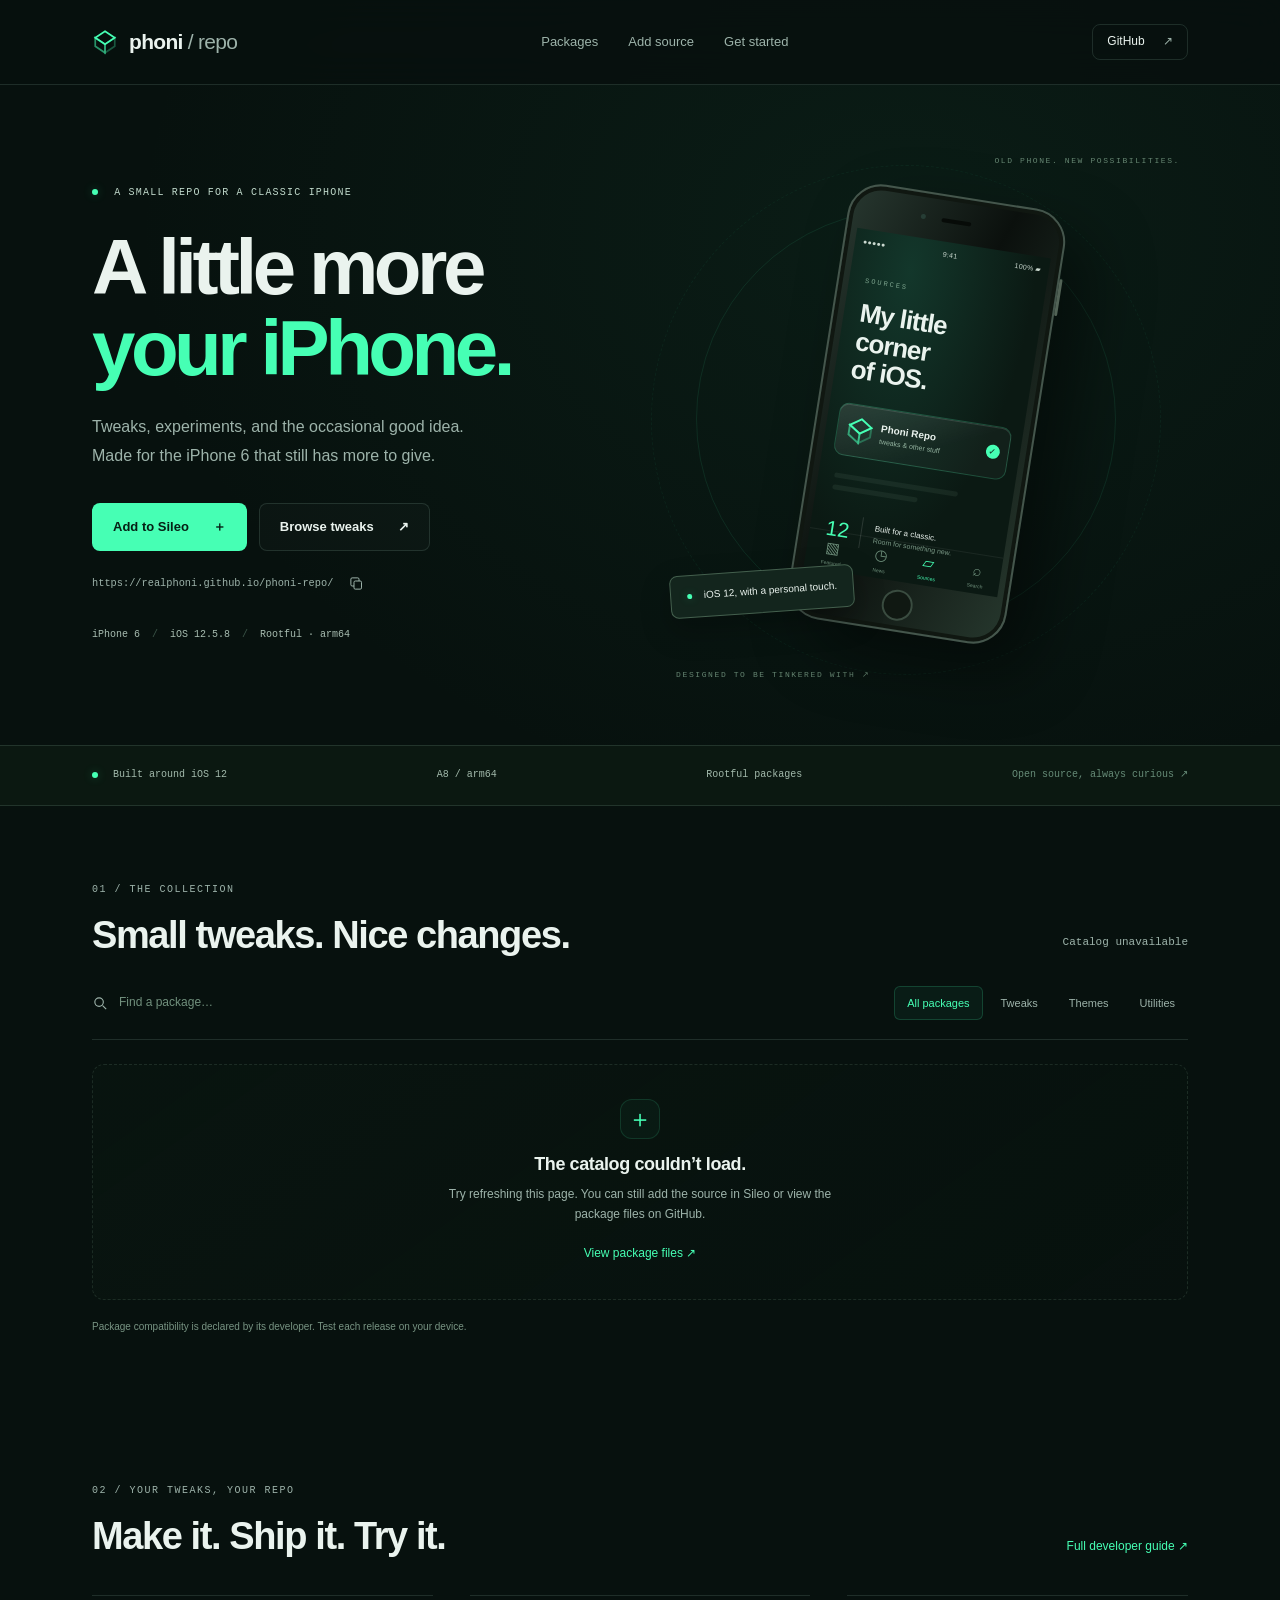
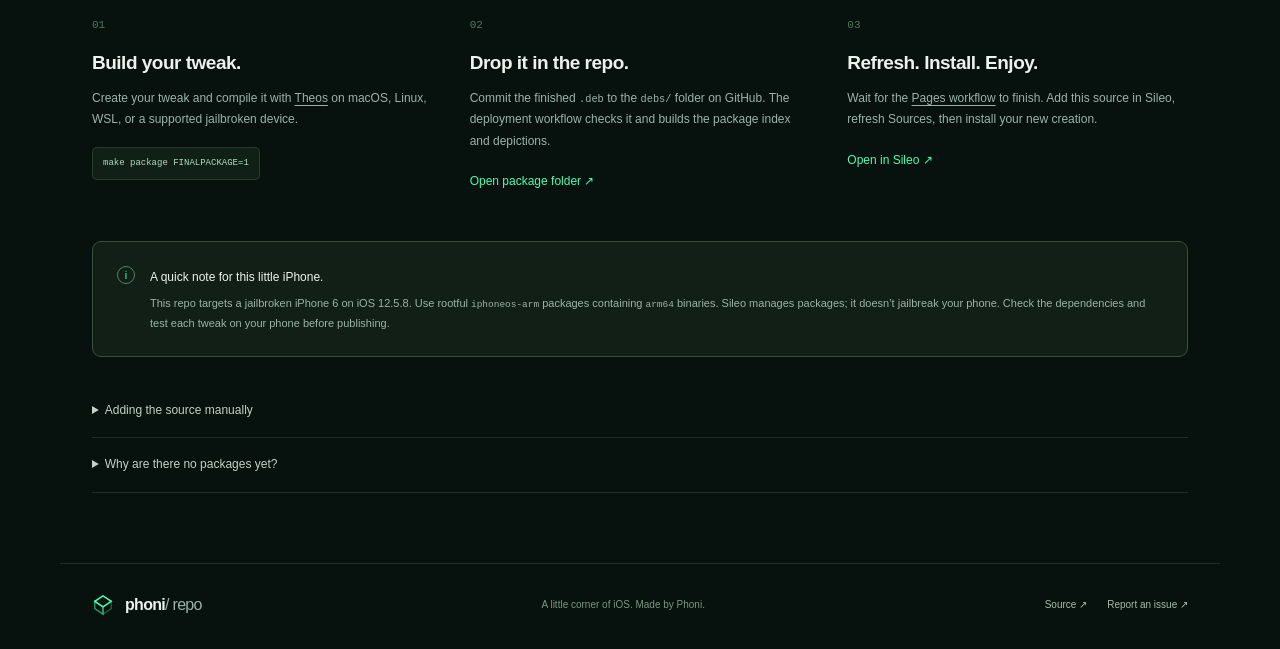
==== site/index.html @ b4df0b4c "Build public Sileo repository with automatic tweak catalog and Pages deployment" ====
<!doctype html>
<html lang="en">
<head>
  <meta charset="utf-8">
  <meta name="viewport" content="width=device-width, initial-scale=1">
  <meta name="theme-color" content="#07110e">
  <meta name="description" content="Phoni's home for iOS 12 tweaks. Add the Sileo source, browse packages, and install Phoni’s own tweaks on iPhone 6.">
  <title>Phoni Repo — a little more iPhone.</title>
  <link rel="icon" href="assets/mark.svg" type="image/svg+xml">
  <link rel="apple-touch-icon" href="CydiaIcon.png">
  <link rel="stylesheet" href="style.css">
  <script src="app.js" defer></script>
</head>
<body>
  <a class="skip" href="#main">Skip to content</a>
  <div class="ambient" aria-hidden="true"></div>
  <header class="nav-wrap">
    <nav aria-label="Main navigation">
      <a class="brand" href="./"><img src="assets/mark.svg" width="26" height="26" alt=""><span>phoni<span class="brand-light"> / repo</span></span></a>
      <div class="nav-links"><a href="#packages">Packages</a><a href="#source">Add source</a><a href="#guide">Get started</a></div>
      <a class="source-link" href="https://github.com/realphoni/phoni-repo">GitHub <span aria-hidden="true">↗</span></a>
    </nav>
  </header>
  <main id="main">
    <section class="hero wrap" id="source">
      <div class="hero-copy">
        <div class="eyebrow"><span class="status-dot"></span> A SMALL REPO FOR A CLASSIC IPHONE</div>
        <h1>A little more<br><span>your iPhone.</span></h1>
        <p class="intro">Tweaks, experiments, and the occasional good idea.<br class="desktop-break"> Made for the iPhone 6 that still has more to give.</p>
        <div class="actions"><a class="button primary" href="sileo://source/https://realphoni.github.io/phoni-repo/">Add to Sileo <span aria-hidden="true">＋</span></a><a class="button secondary" href="#packages">Browse tweaks <span aria-hidden="true">↗</span></a></div>
        <div class="repo-address"><code id="repo-url">https://realphoni.github.io/phoni-repo/</code><button id="copy-source" aria-label="Copy repository URL" title="Copy repository URL"><svg aria-hidden="true" viewBox="0 0 24 24"><rect x="8" y="8" width="12" height="13" rx="2"/><path d="M16 8V5a2 2 0 0 0-2-2H5a2 2 0 0 0-2 2v9a2 2 0 0 0 2 2h3"/></svg></button></div>
        <div class="hero-meta"><span>iPhone 6</span><span>iOS 12.5.8</span><span>Rootful · arm64</span></div>
      </div>
      <div class="hero-art" aria-label="Illustration of an iPhone with the Phoni Repo source">
        <div class="orbit orbit-one"></div><div class="orbit orbit-two"></div>
        <span class="art-label label-top">OLD PHONE. NEW POSSIBILITIES.</span>
        <div class="phone">
          <div class="earpiece"></div><div class="camera"></div>
          <div class="screen">
            <div class="phone-status"><span>●●●●●</span><span>9:41</span><span>100% ▰</span></div>
            <div class="screen-heading"><small>SOURCES</small><span>My little corner<br>of iOS.</span></div>
            <div class="phone-source"><img src="assets/mark.svg" width="44" height="44" alt=""><div><strong>Phoni Repo</strong><small>tweaks & other stuff</small></div><span class="phone-check">✓</span></div>
            <div class="screen-line"></div><div class="screen-line short"></div>
            <div class="phone-note"><span>12</span><div>Built for a classic.<br><small>Room for something new.</small></div></div>
            <div class="phone-tabs"><span>▧<small>Featured</small></span><span>◷<small>News</small></span><span class="active">▱<small>Sources</small></span><span>⌕<small>Search</small></span></div>
          </div><div class="home-button"></div>
        </div>
        <div class="floating-tag"><span class="status-dot"></span> iOS 12, with a personal touch.</div>
        <span class="art-label label-bottom">DESIGNED TO BE TINKERED WITH ↗</span>
      </div>
    </section>
    <div class="compat-strip"><div class="wrap"><span><span class="status-dot"></span> Built around iOS 12</span><span>A8 / arm64</span><span>Rootful packages</span><span>Open source, always curious <span aria-hidden="true">↗</span></span></div></div>
    <section class="wrap packages-section" id="packages">
      <div class="section-heading"><div><span class="eyebrow">01 / THE COLLECTION</span><h2>Small tweaks. Nice changes.</h2></div><span id="package-count" class="count">Loading packages…</span></div>
      <div class="package-toolbar"><label class="search"><svg viewBox="0 0 24 24" aria-hidden="true"><circle cx="10" cy="10" r="6"/><path d="m15 15 5 5"/></svg><input type="search" id="package-search" placeholder="Find a package…" aria-label="Search packages"></label><div class="filters" aria-label="Package filters"><button data-filter="all" class="selected" aria-pressed="true">All packages</button><button data-filter="Tweaks" aria-pressed="false">Tweaks</button><button data-filter="Themes" aria-pressed="false">Themes</button><button data-filter="Utilities" aria-pressed="false">Utilities</button></div></div>
      <div id="package-list" class="package-grid" aria-live="polite"><div class="empty-state"><span class="empty-symbol">＋</span><h3>Loading the collection…</h3></div></div>
      <p class="section-footnote">Package compatibility is declared by its developer. Test each release on your device.</p>
    </section>
    <section class="wrap guide-section" id="guide"><div class="section-heading"><div><span class="eyebrow">02 / YOUR TWEAKS, YOUR REPO</span><h2>Make it. Ship it. Try it.</h2></div><a class="text-link" href="https://github.com/realphoni/phoni-repo#readme">Full developer guide ↗</a></div><div class="steps"><article><span class="step-number">01</span><h3>Build your tweak.</h3><p>Create your tweak and compile it with <a href="https://theos.dev/docs/installation">Theos</a> on macOS, Linux, WSL, or a supported jailbroken device.</p><code class="command">make package FINALPACKAGE=1</code></article><article><span class="step-number">02</span><h3>Drop it in the repo.</h3><p>Commit the finished <code>.deb</code> to the <code>debs/</code> folder on GitHub. The deployment workflow checks it and builds the package index and depictions.</p><a class="text-link" href="https://github.com/realphoni/phoni-repo/tree/main/debs">Open package folder ↗</a></article><article><span class="step-number">03</span><h3>Refresh. Install. Enjoy.</h3><p>Wait for the <a href="https://github.com/realphoni/phoni-repo/actions">Pages workflow</a> to finish. Add this source in Sileo, refresh Sources, then install your new creation.</p><a class="text-link" href="sileo://source/https://realphoni.github.io/phoni-repo/">Open in Sileo ↗</a></article></div>
      <div class="device-note"><span class="note-icon">i</span><div><strong>A quick note for this little iPhone.</strong><p>This repo targets a jailbroken iPhone 6 on iOS 12.5.8. Use rootful <code>iphoneos-arm</code> packages containing <code>arm64</code> binaries. Sileo manages packages; it doesn’t jailbreak your phone. Check the dependencies and test each tweak on your phone before publishing.</p></div></div>
      <details><summary>Adding the source manually</summary><p>In Sileo, open Sources → + and paste <code>https://realphoni.github.io/phoni-repo/</code>. If the Add to Sileo button doesn’t open the app, use this method.</p></details>
      <details><summary>Why are there no packages yet?</summary><p>This is a fresh home for Phoni’s own packages. Once a built .deb is added to <code>debs/</code> and the workflow succeeds, it appears here and in Sileo. Starter source files are not installable packages.</p></details>
    </section>
  </main>
  <footer class="wrap"><a class="brand" href="https://github.com/realphoni/home"><img src="assets/mark.svg" width="22" height="22" alt="">phoni<span class="brand-light"> / repo</span></a><p>A little corner of iOS. Made by Phoni.</p><div><a href="https://github.com/realphoni/phoni-repo">Source ↗</a><a href="https://github.com/realphoni/phoni-repo/issues">Report an issue ↗</a></div></footer>
  <div id="toast" class="toast" role="status" aria-live="polite"></div>
  <noscript><p class="wrap">JavaScript is needed for the website package list. The Sileo source works independently. <a href="https://github.com/realphoni/phoni-repo/tree/main/debs">Browse package files on GitHub</a>.</p></noscript>
</body>
</html>
---- site/style.css ----
/* Cube, mint palette, and glass treatment adapted from realphoni/home. */
:root{--bg:#07110e;--mint:#46ffb4;--text:#eaf3ee;--dim:#9db3aa;--line:rgba(170,215,192,.15);--panel:#0c1b15;--font:-apple-system,BlinkMacSystemFont,"Segoe UI",sans-serif;--mono:"SFMono-Regular",Consolas,"Liberation Mono",monospace}
*{box-sizing:border-box}html{scroll-behavior:smooth}body{margin:0;background:var(--bg);color:var(--text);font-family:var(--font);font-size:15px;line-height:1.65;-webkit-font-smoothing:antialiased}a{color:inherit;text-decoration:none}button,input{font:inherit}button,a,input{ -webkit-tap-highlight-color:transparent}button{cursor:pointer}button:focus,a:focus,input:focus,summary:focus{outline:2px solid var(--mint);outline-offset:5px}button:focus:not(:focus-visible),a:focus:not(:focus-visible),input:focus:not(:focus-visible){outline:none}svg{fill:none;stroke:currentColor;stroke-width:1.6}p{color:var(--dim)}code{font-family:var(--mono);font-size:.86em}h1,h2,h3,p{margin:0}h1,h2,h3{font-weight:600;line-height:1.12}h2{font-size:38px;letter-spacing:-1.4px}section{scroll-margin-top:100px}.wrap{max-width:1160px;margin:0 auto;padding-left:32px;padding-right:32px}.skip{position:fixed;left:20px;top:-100px;background:var(--mint);color:var(--bg);padding:10px;z-index:100}.skip:focus{top:10px}.ambient{pointer-events:none;position:absolute;top:0;left:0;width:100%;height:920px;background:radial-gradient(ellipse at 70% 25%,rgba(31,100,70,.14),transparent 60%);z-index:-1}.nav-wrap{border-bottom:1px solid var(--line);background:rgba(7,17,14,.88);position:sticky;top:0;z-index:20;-webkit-backdrop-filter:blur(18px);backdrop-filter:blur(18px)}nav{max-width:1160px;margin:auto;display:flex;align-items:center;justify-content:space-between;height:84px;padding:0 32px}.brand{display:inline-flex;align-items:center;font-size:21px;font-weight:650;letter-spacing:-.7px}.brand img{margin-right:11px}.brand-light{font-weight:400;color:var(--dim)}.nav-links{display:flex;gap:30px;font-size:13px;color:var(--dim)}.nav-links a:hover,.text-link:hover,footer a:hover{color:var(--mint)}.source-link{border:1px solid var(--line);border-radius:8px;padding:7px 14px;font-size:12px}.source-link span{margin-left:15px;color:var(--dim)}.hero{display:grid;grid-template-columns:1.1fr 1fr;min-height:660px;align-items:center;padding-top:52px;padding-bottom:54px;overflow:hidden}.eyebrow{font-family:var(--mono);font-size:10px;letter-spacing:1.5px;color:var(--dim);display:block}.hero .eyebrow{color:#c0d9cb;letter-spacing:1.2px}.status-dot{display:inline-block;height:6px;width:6px;border-radius:50%;background:var(--mint);vertical-align:middle;margin-right:9px;box-shadow:0 0 10px rgba(70,255,180,.25)}h1{font-size:clamp(54px,6.1vw,80px);line-height:1.04;letter-spacing:-4.5px;margin-top:26px}h1 span{color:var(--mint)}.intro{font-size:16px;line-height:1.8;margin-top:24px;max-width:450px}.actions{display:flex;align-items:center;margin-top:32px;gap:12px}.button{border:1px solid transparent;border-radius:8px;display:inline-flex;justify-content:center;align-items:center;gap:24px;min-height:48px;padding:10px 20px;font-size:13px;font-weight:600;transition:background .16s,transform .16s}.button:hover{transform:translateY(-2px)}.primary{background:var(--mint);color:#062015}.primary:hover{background:#88ffce}.secondary{border-color:var(--line);background:rgba(255,255,255,.02);color:var(--text)}.secondary:hover{background:#14291e}.repo-address{display:flex;align-items:center;max-width:420px;margin-top:17px;color:var(--dim);font-size:12px}.repo-address code{word-break:break-all}.repo-address button{border:0;color:var(--dim);background:none;padding:8px;margin-left:8px;line-height:0}.repo-address svg{width:15px;height:15px}.hero-meta{display:flex;margin-top:28px;font-family:var(--mono);font-size:10px;color:#a8bdb1}.hero-meta span+span:before{content:"/";color:#3b5548;margin:0 12px}.hero-art{position:relative;height:550px;display:flex;align-items:center;justify-content:center}.orbit{position:absolute;border:1px solid rgba(70,255,180,.09);width:420px;height:420px;border-radius:50%;top:70px;left:30px}.orbit-two{width:510px;height:510px;top:26px;left:-15px;border-style:dashed;opacity:.6}.phone{width:220px;height:440px;background:linear-gradient(110deg,#27372f,#0b100d 45%,#26372d);border:2px solid #45564c;border-radius:34px;position:relative;transform:rotate(9deg);box-shadow:30px 25px 65px #0007,inset 0 0 0 4px #101711;z-index:2;flex-shrink:0}.phone:after{content:"";position:absolute;width:3px;height:37px;right:-5px;top:64px;background:#526356;border-radius:2px}.earpiece{width:30px;height:4px;border-radius:3px;background:#070b08;position:absolute;left:92px;top:22px}.camera{width:5px;height:5px;border-radius:50%;background:#263d35;position:absolute;top:21px;left:71px}.screen{position:absolute;top:45px;left:10px;right:10px;bottom:48px;background:radial-gradient(ellipse at 30% 10%,#13372b,#0b1913 65%);overflow:hidden}.phone-status{display:flex;justify-content:space-between;font-size:7px;letter-spacing:.3px;padding:7px 8px;color:#cbd9d0}.screen-heading{padding:20px 16px 14px}.screen-heading small{font-family:var(--mono);font-size:7px;letter-spacing:2px;color:#7da48e;display:block;margin-bottom:12px}.screen-heading>span{font-size:26px;line-height:1.1;letter-spacing:-1px;font-weight:550;display:block}.phone-source{display:flex;align-items:center;border:1px solid rgba(70,255,180,.2);margin:5px 11px 0;padding:11px 8px;background:linear-gradient(155deg,rgba(255,255,255,.12),rgba(255,255,255,.03) 60%);border-radius:10px;box-shadow:inset 0 1px 0 rgba(255,255,255,.12)}.phone-source img{width:29px;height:29px;margin-right:6px}.phone-source strong{font-size:10px;display:block;line-height:1.4}.phone-source small{font-size:7px;color:#96b6a2;display:block}.phone-check{background:var(--mint);color:#123326;border-radius:50%;font-size:9px;text-align:center;line-height:14px;width:14px;height:14px;margin-left:auto}.screen-line{height:5px;width:125px;margin:18px 16px 0;background:#9fc4ae15;border-radius:3px}.screen-line.short{width:86px;margin-top:7px}.phone-note{display:flex;align-items:center;margin:23px 16px 0;font-size:8px;line-height:1.5}.phone-note>span{font-size:21px;font-weight:300;color:var(--mint);border-right:1px solid #ffffff20;padding-right:12px;margin-right:12px}.phone-note small{font-size:7px;color:#7b9987}.phone-tabs{position:absolute;bottom:0;left:0;right:0;border-top:1px solid #ffffff10;display:flex;justify-content:space-around;padding:7px 0 5px;color:#6e8f7b}.phone-tabs>span{font-size:15px;line-height:1.2;text-align:center}.phone-tabs small{font-size:5px;display:block;margin-top:3px}.phone-tabs .active{color:var(--mint)}.home-button{width:31px;height:31px;border:2px solid #3a4c40;border-radius:50%;position:absolute;left:93px;bottom:9px;background:#101812}.art-label{position:absolute;font-family:var(--mono);font-size:8px;letter-spacing:1.6px;color:#668672}.label-top{top:15px;right:8px}.label-bottom{bottom:8px;left:10px}.floating-tag{position:absolute;bottom:77px;left:4px;background:#13251d;border:1px solid #44604e;border-radius:8px;padding:12px 16px;font-size:10px;box-shadow:0 12px 30px #0004;z-index:3;transform:rotate(-4deg)}.floating-tag .status-dot{width:5px;height:5px}.compat-strip{border-top:1px solid var(--line);border-bottom:1px solid var(--line);background:#0b1811}.compat-strip .wrap{display:flex;align-items:center;justify-content:space-between;min-height:59px;gap:18px;font-family:var(--mono);font-size:10px;color:#a3baac}.compat-strip .wrap>span:last-child{color:#668b77}.packages-section{padding-top:76px;padding-bottom:72px}.section-heading{display:flex;justify-content:space-between;align-items:flex-end;gap:20px;margin-bottom:30px}.section-heading h2{margin-top:15px}.count{font-family:var(--mono);font-size:11px;color:var(--dim);white-space:nowrap;margin-bottom:5px}.package-toolbar{display:flex;align-items:center;justify-content:space-between;gap:20px;border-bottom:1px solid var(--line);padding-bottom:19px}.search{display:flex;align-items:center}.search svg{width:17px;height:17px;color:var(--dim);margin-right:10px}.search input{border:0;background:none;color:var(--text);font-size:12px;width:200px;padding:7px 0}.search input::placeholder{color:#71907d}.filters{display:flex;gap:5px}.filters button{font-size:11px;padding:7px 12px;border:1px solid transparent;border-radius:6px;background:none;color:var(--dim);white-space:nowrap}.filters button.selected{color:var(--mint);background:#46ffb40c;border-color:#46ffb42d}.package-grid{display:grid;grid-template-columns:repeat(3,1fr);gap:18px;margin-top:24px;min-height:200px}.empty-state{grid-column:1/-1;border:1px dashed #789b8430;border-radius:12px;min-height:225px;padding:34px 20px;text-align:center;background:linear-gradient(145deg,#0d1c1450,#0b171020)}.empty-symbol{display:inline-flex;justify-content:center;align-items:center;width:40px;height:40px;color:var(--mint);border:1px solid #46ffb422;border-radius:12px;background:#46ffb408;font-size:24px;margin-bottom:15px}.empty-state h3{font-size:18px;letter-spacing:-.4px}.empty-state p{font-size:12px;max-width:390px;margin:11px auto 15px}.text-link{color:var(--mint);font-size:12px}.section-footnote{font-size:10px;margin-top:19px;color:#789483}.package-card{border:1px solid var(--line);border-radius:12px;padding:22px;background:linear-gradient(155deg,rgba(255,255,255,.06),rgba(255,255,255,.015))}.package-card:hover{border-color:#46ffb455}.package-card header{display:flex;align-items:center;gap:12px;margin-bottom:18px}.package-card img{width:43px;height:43px;border-radius:10px}.package-card h3{font-size:17px}.package-card p{font-size:12px;line-height:1.7;overflow-wrap:anywhere}.package-card small{font-family:var(--mono);font-size:9px;color:var(--dim)}.package-card .card-foot{border-top:1px solid var(--line);margin-top:20px;padding-top:12px;display:flex;justify-content:space-between;align-items:center}.badge{font-family:var(--mono);color:var(--mint);font-size:9px}.unused-workshop-section{background:#0c1912;border-top:1px solid var(--line);border-bottom:1px solid var(--line);padding:66px 0}.workshop-grid{display:grid;grid-template-columns:1fr 1.15fr;gap:80px;align-items:center}.workshop-copy h2{font-size:45px;letter-spacing:-1.8px;margin:18px 0}.workshop-copy>p{font-size:13px;max-width:345px}.workshop-copy form{margin-top:27px;max-width:340px;display:flex;flex-direction:column}.workshop-copy label{font-size:10px;color:#adc6b8;margin:13px 0 6px}.workshop-copy input{background:#07110e;border:1px solid #2b4234;border-radius:6px;padding:10px 12px;color:var(--text);font-family:var(--mono);font-size:12px;width:100%}.workshop-copy form small{font-size:9px;line-height:1.6;color:#7e9a88;margin-top:9px}.workshop-copy .button{margin-top:20px;align-self:flex-start}.workshop-copy .tiny{font-size:9px;max-width:340px;line-height:1.7;margin-top:12px;color:#7e9a88}.code-window{border:1px solid #304335;border-radius:12px;background:#07100b;box-shadow:0 25px 65px #0002;overflow:hidden}.code-title{display:flex;align-items:center;justify-content:space-between;padding:16px;border-bottom:1px solid var(--line);font-family:var(--mono);font-size:9px;color:#94af9e}.window-dots{display:flex;margin-right:12px;gap:4px}.window-dots i{height:6px;width:6px;border-radius:50%;background:#48604f}.window-dots i:first-child{background:#6e8474}.code-language{font-size:8px;color:#65826e}.code-tabs{display:flex;gap:22px;margin:0 20px;border-bottom:1px solid var(--line)}.code-tabs button{font-family:var(--mono);font-size:10px;color:#799d86;border:0;background:none;padding:14px 0}.code-tabs button[aria-selected=true]{color:var(--mint);border-bottom:1px solid var(--mint)}.code-window pre{margin:0;padding:26px 22px;min-height:310px;color:#c0d2c5;overflow:auto;font-size:12px;line-height:1.9;tab-size:2}.code-window pre code{font-size:inherit}.code-status{border-top:1px solid var(--line);display:flex;justify-content:space-between;padding:13px 16px;font-family:var(--mono);font-size:8px;color:#7b9a86;gap:12px}.code-status .status-dot{width:4px;height:4px;margin-right:5px}.guide-section{padding-top:76px;padding-bottom:70px}.guide-section .section-heading{margin-bottom:38px}.steps{display:grid;grid-template-columns:repeat(3,1fr);gap:37px}.step-number{color:#52765e;display:block;font-family:var(--mono);font-size:11px;border-top:1px solid var(--line);padding-top:20px;margin-bottom:18px}.steps h3{font-size:19px;letter-spacing:-.5px}.steps p{font-size:12px;line-height:1.8;margin:14px 0 16px}.steps p a{text-decoration:underline;text-underline-offset:3px}.command{display:inline-block;padding:8px 10px;background:#102017;color:#b4d9c2;border:1px solid var(--line);border-radius:5px;font-size:9px;max-width:100%;overflow:auto}.device-note{display:flex;align-items:flex-start;margin:48px 0 27px;padding:22px 24px;border-radius:9px;background:#111f16;border:1px solid #38503c}.note-icon{color:var(--mint);border:1px solid #548065;border-radius:50%;height:18px;min-width:18px;font-size:11px;line-height:16px;text-align:center;margin:2px 15px 0 0}.device-note strong{font-size:12px;font-weight:500}.device-note p{font-size:11px;margin-top:5px;line-height:1.8}details{border-bottom:1px solid var(--line);font-size:12px}summary{padding:17px 0;cursor:pointer;color:#c1d2c7}details p{padding:0 0 20px;max-width:760px}details code{overflow-wrap:anywhere}footer{border-top:1px solid var(--line);padding-top:28px;padding-bottom:30px;display:flex;align-items:center;justify-content:space-between;gap:18px}footer .brand{font-size:16px}footer p{font-size:10px;color:#7b9786}footer>div{display:flex;gap:20px;font-size:10px;color:#a5bcad}.toast{position:fixed;bottom:24px;left:50%;transform:translate(-50%,15px);background:var(--mint);color:#092318;padding:10px 20px;border-radius:8px;font-size:12px;z-index:100;opacity:0;pointer-events:none;transition:.2s;max-width:90vw}.toast.visible{opacity:1;transform:translate(-50%,0)}.detail-main{padding-top:70px;padding-bottom:100px;min-height:70vh}.detail-main h1{font-size:48px;margin-bottom:20px}.detail-main .detail-meta{display:flex;flex-wrap:wrap;gap:10px;margin:20px 0}.detail-main .badge{border:1px solid var(--line);border-radius:6px;padding:6px 10px}.detail-main .actions{margin-bottom:24px}.detail-main p{max-width:680px;white-space:pre-line;overflow-wrap:anywhere}
@media(min-width:1500px){.hero{min-height:720px}.hero-art{height:600px}.phone{transform:rotate(9deg) scale(1.08)}}
@media(max-width:960px){h1{font-size:62px;letter-spacing:-3px}.hero{grid-template-columns:1.2fr 1fr}.hero-art{transform:scale(.87);transform-origin:center right;width:100%}.actions{gap:8px}.button{gap:12px;padding:10px 15px}.intro{font-size:14px}.workshop-grid{gap:36px}.package-toolbar{flex-wrap:wrap}.steps{gap:24px}.compat-strip .wrap>span:last-child{display:none}.code-title{font-size:8px}.code-language{display:none}.code-status{font-size:7px}.workshop-copy h2{font-size:39px}}
@media(max-width:700px){.wrap{padding-left:22px;padding-right:22px}nav{height:70px;padding:0 22px}.brand{font-size:19px}.nav-links{display:none}.hero{display:flex;flex-direction:column;align-items:stretch;padding-top:52px;padding-bottom:20px;min-height:0}.hero .eyebrow{font-size:8px;letter-spacing:1px}h1{font-size:60px;letter-spacing:-3.4px;margin-top:24px}.intro{font-size:14px;max-width:335px}.desktop-break{display:none}.actions{margin-top:25px;flex-wrap:wrap;gap:10px}.button{font-size:12px;gap:15px;padding:10px 16px}.repo-address{font-size:11px}.hero-meta{font-size:9px;margin-top:21px}.hero-art{height:405px;width:100%;transform:none;overflow:hidden;margin-top:25px}.phone{transform:rotate(9deg) scale(.78)}.orbit-one{height:325px;width:325px;left:50%;top:45px;margin-left:-162px}.orbit-two{height:390px;width:390px;left:50%;top:10px;margin-left:-195px}.art-label{font-size:7px}.label-top{top:4px;right:0}.label-bottom{bottom:3px;left:0}.floating-tag{font-size:9px;left:0;bottom:45px;padding:9px 12px}.compat-strip .wrap{font-size:8px;gap:10px;min-height:58px;flex-wrap:wrap;padding-top:12px;padding-bottom:12px}.compat-strip .wrap>span:last-child{display:none}.compat-strip .status-dot{width:4px;height:4px;margin-right:5px}.packages-section{padding-top:48px;padding-bottom:45px}h2{font-size:29px;letter-spacing:-1px}.section-heading{align-items:flex-start;flex-direction:column;gap:15px}.section-heading .eyebrow{font-size:9px}.section-heading h2{margin-top:13px}.count{font-size:10px}.package-toolbar{gap:12px;padding-bottom:14px}.search{width:100%}.search input{width:100%}.filters{gap:2px;flex-wrap:wrap}.filters button{font-size:10px;padding:7px 9px}.package-grid{grid-template-columns:1fr}.empty-state{min-height:235px;padding:28px 17px}.empty-state p{font-size:11px}.section-footnote{font-size:9px;line-height:1.7}.workshop-section{padding:43px 0}.workshop-grid{grid-template-columns:1fr;gap:35px}.workshop-copy h2{font-size:37px}.workshop-copy>p{max-width:100%;font-size:12px}.workshop-copy form{max-width:none}.workshop-copy .tiny{max-width:none}.code-window pre{font-size:10px;padding:22px 16px;min-height:290px}.code-title{font-size:8px}.code-tabs{gap:24px}.code-status{font-size:7px}.guide-section{padding-top:48px;padding-bottom:40px}.guide-section .section-heading{margin-bottom:25px}.steps{grid-template-columns:1fr;gap:28px}.steps p{max-width:430px}.step-number{margin-bottom:13px;padding-top:15px}.device-note{padding:18px 16px;margin-top:35px}.device-note p{font-size:10px}summary{font-size:11px}footer{flex-wrap:wrap;padding-top:24px;padding-bottom:28px}footer p{font-size:9px}footer>div{width:100%;margin-top:3px}.detail-main h1{font-size:40px}}
@media(prefers-reduced-motion:reduce){html{scroll-behavior:auto}*,*:before,*:after{transition:none!important;animation:none!important}}
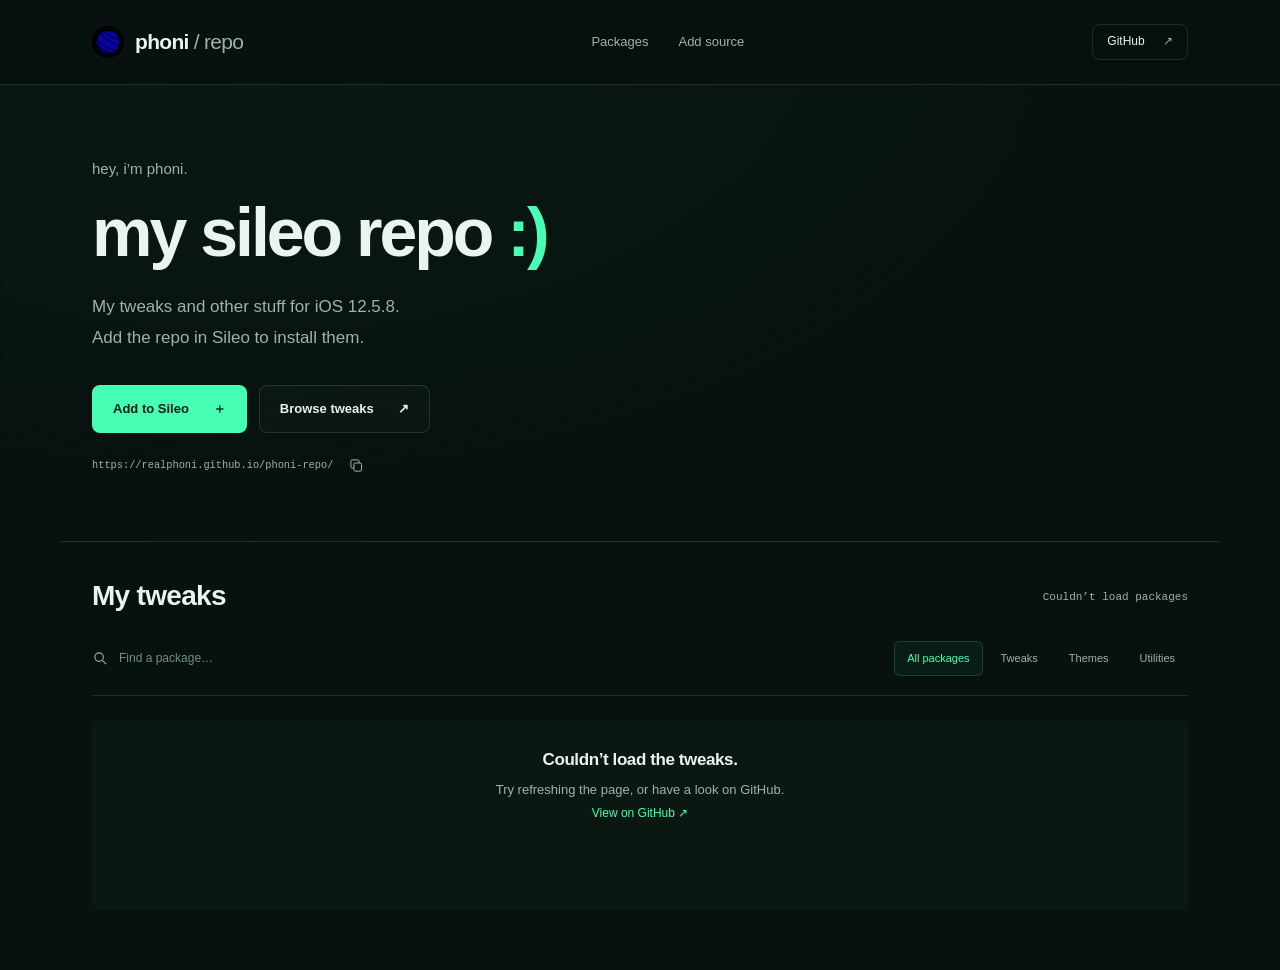
==== commit cbe9e14d: "Simplify repo page, remove promotional sections, and use Phoni’s profile picture" ====
--- a/site/index.html
+++ b/site/index.html
@@ -4,9 +4,9 @@
   <meta charset="utf-8">
   <meta name="viewport" content="width=device-width, initial-scale=1">
   <meta name="theme-color" content="#07110e">
-  <meta name="description" content="Phoni's home for iOS 12 tweaks. Add the Sileo source, browse packages, and install Phoni’s own tweaks on iPhone 6.">
-  <title>Phoni Repo — a little more iPhone.</title>
-  <link rel="icon" href="assets/mark.svg" type="image/svg+xml">
+  <meta name="description" content="My tweaks and other stuff for iOS 12.5.8. Add the repo in Sileo to install them.">
+  <title>Phoni’s repo</title>
+  <link rel="icon" href="CydiaIcon.png" type="image/png">
   <link rel="apple-touch-icon" href="CydiaIcon.png">
   <link rel="stylesheet" href="style.css">
   <script src="app.js" defer></script>
@@ -16,53 +16,27 @@
   <div class="ambient" aria-hidden="true"></div>
   <header class="nav-wrap">
     <nav aria-label="Main navigation">
-      <a class="brand" href="./"><img src="assets/mark.svg" width="26" height="26" alt=""><span>phoni<span class="brand-light"> / repo</span></span></a>
-      <div class="nav-links"><a href="#packages">Packages</a><a href="#source">Add source</a><a href="#guide">Get started</a></div>
+      <a class="brand" href="./"><img src="CydiaIcon.png" width="26" height="26" alt=""><span>phoni<span class="brand-light"> / repo</span></span></a>
+      <div class="nav-links"><a href="#packages">Packages</a><a href="#source">Add source</a></div>
       <a class="source-link" href="https://github.com/realphoni/phoni-repo">GitHub <span aria-hidden="true">↗</span></a>
     </nav>
   </header>
   <main id="main">
     <section class="hero wrap" id="source">
       <div class="hero-copy">
-        <div class="eyebrow"><span class="status-dot"></span> A SMALL REPO FOR A CLASSIC IPHONE</div>
-        <h1>A little more<br><span>your iPhone.</span></h1>
-        <p class="intro">Tweaks, experiments, and the occasional good idea.<br class="desktop-break"> Made for the iPhone 6 that still has more to give.</p>
+        <p class="hello">hey, i’m phoni.</p>
+        <h1>my sileo repo <span>:)</span></h1>
+        <p class="intro">My tweaks and other stuff for iOS 12.5.8.<br>Add the repo in Sileo to install them.</p>
         <div class="actions"><a class="button primary" href="sileo://source/https://realphoni.github.io/phoni-repo/">Add to Sileo <span aria-hidden="true">＋</span></a><a class="button secondary" href="#packages">Browse tweaks <span aria-hidden="true">↗</span></a></div>
         <div class="repo-address"><code id="repo-url">https://realphoni.github.io/phoni-repo/</code><button id="copy-source" aria-label="Copy repository URL" title="Copy repository URL"><svg aria-hidden="true" viewBox="0 0 24 24"><rect x="8" y="8" width="12" height="13" rx="2"/><path d="M16 8V5a2 2 0 0 0-2-2H5a2 2 0 0 0-2 2v9a2 2 0 0 0 2 2h3"/></svg></button></div>
-        <div class="hero-meta"><span>iPhone 6</span><span>iOS 12.5.8</span><span>Rootful · arm64</span></div>
-      </div>
-      <div class="hero-art" aria-label="Illustration of an iPhone with the Phoni Repo source">
-        <div class="orbit orbit-one"></div><div class="orbit orbit-two"></div>
-        <span class="art-label label-top">OLD PHONE. NEW POSSIBILITIES.</span>
-        <div class="phone">
-          <div class="earpiece"></div><div class="camera"></div>
-          <div class="screen">
-            <div class="phone-status"><span>●●●●●</span><span>9:41</span><span>100% ▰</span></div>
-            <div class="screen-heading"><small>SOURCES</small><span>My little corner<br>of iOS.</span></div>
-            <div class="phone-source"><img src="assets/mark.svg" width="44" height="44" alt=""><div><strong>Phoni Repo</strong><small>tweaks & other stuff</small></div><span class="phone-check">✓</span></div>
-            <div class="screen-line"></div><div class="screen-line short"></div>
-            <div class="phone-note"><span>12</span><div>Built for a classic.<br><small>Room for something new.</small></div></div>
-            <div class="phone-tabs"><span>▧<small>Featured</small></span><span>◷<small>News</small></span><span class="active">▱<small>Sources</small></span><span>⌕<small>Search</small></span></div>
-          </div><div class="home-button"></div>
-        </div>
-        <div class="floating-tag"><span class="status-dot"></span> iOS 12, with a personal touch.</div>
-        <span class="art-label label-bottom">DESIGNED TO BE TINKERED WITH ↗</span>
       </div>
     </section>
-    <div class="compat-strip"><div class="wrap"><span><span class="status-dot"></span> Built around iOS 12</span><span>A8 / arm64</span><span>Rootful packages</span><span>Open source, always curious <span aria-hidden="true">↗</span></span></div></div>
     <section class="wrap packages-section" id="packages">
-      <div class="section-heading"><div><span class="eyebrow">01 / THE COLLECTION</span><h2>Small tweaks. Nice changes.</h2></div><span id="package-count" class="count">Loading packages…</span></div>
+      <div class="section-heading"><div><h2>My tweaks</h2></div><span id="package-count" class="count">Loading packages…</span></div>
       <div class="package-toolbar"><label class="search"><svg viewBox="0 0 24 24" aria-hidden="true"><circle cx="10" cy="10" r="6"/><path d="m15 15 5 5"/></svg><input type="search" id="package-search" placeholder="Find a package…" aria-label="Search packages"></label><div class="filters" aria-label="Package filters"><button data-filter="all" class="selected" aria-pressed="true">All packages</button><button data-filter="Tweaks" aria-pressed="false">Tweaks</button><button data-filter="Themes" aria-pressed="false">Themes</button><button data-filter="Utilities" aria-pressed="false">Utilities</button></div></div>
-      <div id="package-list" class="package-grid" aria-live="polite"><div class="empty-state"><span class="empty-symbol">＋</span><h3>Loading the collection…</h3></div></div>
-      <p class="section-footnote">Package compatibility is declared by its developer. Test each release on your device.</p>
-    </section>
-    <section class="wrap guide-section" id="guide"><div class="section-heading"><div><span class="eyebrow">02 / YOUR TWEAKS, YOUR REPO</span><h2>Make it. Ship it. Try it.</h2></div><a class="text-link" href="https://github.com/realphoni/phoni-repo#readme">Full developer guide ↗</a></div><div class="steps"><article><span class="step-number">01</span><h3>Build your tweak.</h3><p>Create your tweak and compile it with <a href="https://theos.dev/docs/installation">Theos</a> on macOS, Linux, WSL, or a supported jailbroken device.</p><code class="command">make package FINALPACKAGE=1</code></article><article><span class="step-number">02</span><h3>Drop it in the repo.</h3><p>Commit the finished <code>.deb</code> to the <code>debs/</code> folder on GitHub. The deployment workflow checks it and builds the package index and depictions.</p><a class="text-link" href="https://github.com/realphoni/phoni-repo/tree/main/debs">Open package folder ↗</a></article><article><span class="step-number">03</span><h3>Refresh. Install. Enjoy.</h3><p>Wait for the <a href="https://github.com/realphoni/phoni-repo/actions">Pages workflow</a> to finish. Add this source in Sileo, refresh Sources, then install your new creation.</p><a class="text-link" href="sileo://source/https://realphoni.github.io/phoni-repo/">Open in Sileo ↗</a></article></div>
-      <div class="device-note"><span class="note-icon">i</span><div><strong>A quick note for this little iPhone.</strong><p>This repo targets a jailbroken iPhone 6 on iOS 12.5.8. Use rootful <code>iphoneos-arm</code> packages containing <code>arm64</code> binaries. Sileo manages packages; it doesn’t jailbreak your phone. Check the dependencies and test each tweak on your phone before publishing.</p></div></div>
-      <details><summary>Adding the source manually</summary><p>In Sileo, open Sources → + and paste <code>https://realphoni.github.io/phoni-repo/</code>. If the Add to Sileo button doesn’t open the app, use this method.</p></details>
-      <details><summary>Why are there no packages yet?</summary><p>This is a fresh home for Phoni’s own packages. Once a built .deb is added to <code>debs/</code> and the workflow succeeds, it appears here and in Sileo. Starter source files are not installable packages.</p></details>
+      <div id="package-list" class="package-grid" aria-live="polite"><div class="empty-state"><span class="empty-symbol">＋</span><h3>Loading tweaks…</h3></div></div>
     </section>
   </main>
-  <footer class="wrap"><a class="brand" href="https://github.com/realphoni/home"><img src="assets/mark.svg" width="22" height="22" alt="">phoni<span class="brand-light"> / repo</span></a><p>A little corner of iOS. Made by Phoni.</p><div><a href="https://github.com/realphoni/phoni-repo">Source ↗</a><a href="https://github.com/realphoni/phoni-repo/issues">Report an issue ↗</a></div></footer>
   <div id="toast" class="toast" role="status" aria-live="polite"></div>
   <noscript><p class="wrap">JavaScript is needed for the website package list. The Sileo source works independently. <a href="https://github.com/realphoni/phoni-repo/tree/main/debs">Browse package files on GitHub</a>.</p></noscript>
 </body>
--- a/site/style.css
+++ b/site/style.css
@@ -1,7 +1,8 @@
 /* Cube, mint palette, and glass treatment adapted from realphoni/home. */
 :root{--bg:#07110e;--mint:#46ffb4;--text:#eaf3ee;--dim:#9db3aa;--line:rgba(170,215,192,.15);--panel:#0c1b15;--font:-apple-system,BlinkMacSystemFont,"Segoe UI",sans-serif;--mono:"SFMono-Regular",Consolas,"Liberation Mono",monospace}
-*{box-sizing:border-box}html{scroll-behavior:smooth}body{margin:0;background:var(--bg);color:var(--text);font-family:var(--font);font-size:15px;line-height:1.65;-webkit-font-smoothing:antialiased}a{color:inherit;text-decoration:none}button,input{font:inherit}button,a,input{ -webkit-tap-highlight-color:transparent}button{cursor:pointer}button:focus,a:focus,input:focus,summary:focus{outline:2px solid var(--mint);outline-offset:5px}button:focus:not(:focus-visible),a:focus:not(:focus-visible),input:focus:not(:focus-visible){outline:none}svg{fill:none;stroke:currentColor;stroke-width:1.6}p{color:var(--dim)}code{font-family:var(--mono);font-size:.86em}h1,h2,h3,p{margin:0}h1,h2,h3{font-weight:600;line-height:1.12}h2{font-size:38px;letter-spacing:-1.4px}section{scroll-margin-top:100px}.wrap{max-width:1160px;margin:0 auto;padding-left:32px;padding-right:32px}.skip{position:fixed;left:20px;top:-100px;background:var(--mint);color:var(--bg);padding:10px;z-index:100}.skip:focus{top:10px}.ambient{pointer-events:none;position:absolute;top:0;left:0;width:100%;height:920px;background:radial-gradient(ellipse at 70% 25%,rgba(31,100,70,.14),transparent 60%);z-index:-1}.nav-wrap{border-bottom:1px solid var(--line);background:rgba(7,17,14,.88);position:sticky;top:0;z-index:20;-webkit-backdrop-filter:blur(18px);backdrop-filter:blur(18px)}nav{max-width:1160px;margin:auto;display:flex;align-items:center;justify-content:space-between;height:84px;padding:0 32px}.brand{display:inline-flex;align-items:center;font-size:21px;font-weight:650;letter-spacing:-.7px}.brand img{margin-right:11px}.brand-light{font-weight:400;color:var(--dim)}.nav-links{display:flex;gap:30px;font-size:13px;color:var(--dim)}.nav-links a:hover,.text-link:hover,footer a:hover{color:var(--mint)}.source-link{border:1px solid var(--line);border-radius:8px;padding:7px 14px;font-size:12px}.source-link span{margin-left:15px;color:var(--dim)}.hero{display:grid;grid-template-columns:1.1fr 1fr;min-height:660px;align-items:center;padding-top:52px;padding-bottom:54px;overflow:hidden}.eyebrow{font-family:var(--mono);font-size:10px;letter-spacing:1.5px;color:var(--dim);display:block}.hero .eyebrow{color:#c0d9cb;letter-spacing:1.2px}.status-dot{display:inline-block;height:6px;width:6px;border-radius:50%;background:var(--mint);vertical-align:middle;margin-right:9px;box-shadow:0 0 10px rgba(70,255,180,.25)}h1{font-size:clamp(54px,6.1vw,80px);line-height:1.04;letter-spacing:-4.5px;margin-top:26px}h1 span{color:var(--mint)}.intro{font-size:16px;line-height:1.8;margin-top:24px;max-width:450px}.actions{display:flex;align-items:center;margin-top:32px;gap:12px}.button{border:1px solid transparent;border-radius:8px;display:inline-flex;justify-content:center;align-items:center;gap:24px;min-height:48px;padding:10px 20px;font-size:13px;font-weight:600;transition:background .16s,transform .16s}.button:hover{transform:translateY(-2px)}.primary{background:var(--mint);color:#062015}.primary:hover{background:#88ffce}.secondary{border-color:var(--line);background:rgba(255,255,255,.02);color:var(--text)}.secondary:hover{background:#14291e}.repo-address{display:flex;align-items:center;max-width:420px;margin-top:17px;color:var(--dim);font-size:12px}.repo-address code{word-break:break-all}.repo-address button{border:0;color:var(--dim);background:none;padding:8px;margin-left:8px;line-height:0}.repo-address svg{width:15px;height:15px}.hero-meta{display:flex;margin-top:28px;font-family:var(--mono);font-size:10px;color:#a8bdb1}.hero-meta span+span:before{content:"/";color:#3b5548;margin:0 12px}.hero-art{position:relative;height:550px;display:flex;align-items:center;justify-content:center}.orbit{position:absolute;border:1px solid rgba(70,255,180,.09);width:420px;height:420px;border-radius:50%;top:70px;left:30px}.orbit-two{width:510px;height:510px;top:26px;left:-15px;border-style:dashed;opacity:.6}.phone{width:220px;height:440px;background:linear-gradient(110deg,#27372f,#0b100d 45%,#26372d);border:2px solid #45564c;border-radius:34px;position:relative;transform:rotate(9deg);box-shadow:30px 25px 65px #0007,inset 0 0 0 4px #101711;z-index:2;flex-shrink:0}.phone:after{content:"";position:absolute;width:3px;height:37px;right:-5px;top:64px;background:#526356;border-radius:2px}.earpiece{width:30px;height:4px;border-radius:3px;background:#070b08;position:absolute;left:92px;top:22px}.camera{width:5px;height:5px;border-radius:50%;background:#263d35;position:absolute;top:21px;left:71px}.screen{position:absolute;top:45px;left:10px;right:10px;bottom:48px;background:radial-gradient(ellipse at 30% 10%,#13372b,#0b1913 65%);overflow:hidden}.phone-status{display:flex;justify-content:space-between;font-size:7px;letter-spacing:.3px;padding:7px 8px;color:#cbd9d0}.screen-heading{padding:20px 16px 14px}.screen-heading small{font-family:var(--mono);font-size:7px;letter-spacing:2px;color:#7da48e;display:block;margin-bottom:12px}.screen-heading>span{font-size:26px;line-height:1.1;letter-spacing:-1px;font-weight:550;display:block}.phone-source{display:flex;align-items:center;border:1px solid rgba(70,255,180,.2);margin:5px 11px 0;padding:11px 8px;background:linear-gradient(155deg,rgba(255,255,255,.12),rgba(255,255,255,.03) 60%);border-radius:10px;box-shadow:inset 0 1px 0 rgba(255,255,255,.12)}.phone-source img{width:29px;height:29px;margin-right:6px}.phone-source strong{font-size:10px;display:block;line-height:1.4}.phone-source small{font-size:7px;color:#96b6a2;display:block}.phone-check{background:var(--mint);color:#123326;border-radius:50%;font-size:9px;text-align:center;line-height:14px;width:14px;height:14px;margin-left:auto}.screen-line{height:5px;width:125px;margin:18px 16px 0;background:#9fc4ae15;border-radius:3px}.screen-line.short{width:86px;margin-top:7px}.phone-note{display:flex;align-items:center;margin:23px 16px 0;font-size:8px;line-height:1.5}.phone-note>span{font-size:21px;font-weight:300;color:var(--mint);border-right:1px solid #ffffff20;padding-right:12px;margin-right:12px}.phone-note small{font-size:7px;color:#7b9987}.phone-tabs{position:absolute;bottom:0;left:0;right:0;border-top:1px solid #ffffff10;display:flex;justify-content:space-around;padding:7px 0 5px;color:#6e8f7b}.phone-tabs>span{font-size:15px;line-height:1.2;text-align:center}.phone-tabs small{font-size:5px;display:block;margin-top:3px}.phone-tabs .active{color:var(--mint)}.home-button{width:31px;height:31px;border:2px solid #3a4c40;border-radius:50%;position:absolute;left:93px;bottom:9px;background:#101812}.art-label{position:absolute;font-family:var(--mono);font-size:8px;letter-spacing:1.6px;color:#668672}.label-top{top:15px;right:8px}.label-bottom{bottom:8px;left:10px}.floating-tag{position:absolute;bottom:77px;left:4px;background:#13251d;border:1px solid #44604e;border-radius:8px;padding:12px 16px;font-size:10px;box-shadow:0 12px 30px #0004;z-index:3;transform:rotate(-4deg)}.floating-tag .status-dot{width:5px;height:5px}.compat-strip{border-top:1px solid var(--line);border-bottom:1px solid var(--line);background:#0b1811}.compat-strip .wrap{display:flex;align-items:center;justify-content:space-between;min-height:59px;gap:18px;font-family:var(--mono);font-size:10px;color:#a3baac}.compat-strip .wrap>span:last-child{color:#668b77}.packages-section{padding-top:76px;padding-bottom:72px}.section-heading{display:flex;justify-content:space-between;align-items:flex-end;gap:20px;margin-bottom:30px}.section-heading h2{margin-top:15px}.count{font-family:var(--mono);font-size:11px;color:var(--dim);white-space:nowrap;margin-bottom:5px}.package-toolbar{display:flex;align-items:center;justify-content:space-between;gap:20px;border-bottom:1px solid var(--line);padding-bottom:19px}.search{display:flex;align-items:center}.search svg{width:17px;height:17px;color:var(--dim);margin-right:10px}.search input{border:0;background:none;color:var(--text);font-size:12px;width:200px;padding:7px 0}.search input::placeholder{color:#71907d}.filters{display:flex;gap:5px}.filters button{font-size:11px;padding:7px 12px;border:1px solid transparent;border-radius:6px;background:none;color:var(--dim);white-space:nowrap}.filters button.selected{color:var(--mint);background:#46ffb40c;border-color:#46ffb42d}.package-grid{display:grid;grid-template-columns:repeat(3,1fr);gap:18px;margin-top:24px;min-height:200px}.empty-state{grid-column:1/-1;border:1px dashed #789b8430;border-radius:12px;min-height:225px;padding:34px 20px;text-align:center;background:linear-gradient(145deg,#0d1c1450,#0b171020)}.empty-symbol{display:inline-flex;justify-content:center;align-items:center;width:40px;height:40px;color:var(--mint);border:1px solid #46ffb422;border-radius:12px;background:#46ffb408;font-size:24px;margin-bottom:15px}.empty-state h3{font-size:18px;letter-spacing:-.4px}.empty-state p{font-size:12px;max-width:390px;margin:11px auto 15px}.text-link{color:var(--mint);font-size:12px}.section-footnote{font-size:10px;margin-top:19px;color:#789483}.package-card{border:1px solid var(--line);border-radius:12px;padding:22px;background:linear-gradient(155deg,rgba(255,255,255,.06),rgba(255,255,255,.015))}.package-card:hover{border-color:#46ffb455}.package-card header{display:flex;align-items:center;gap:12px;margin-bottom:18px}.package-card img{width:43px;height:43px;border-radius:10px}.package-card h3{font-size:17px}.package-card p{font-size:12px;line-height:1.7;overflow-wrap:anywhere}.package-card small{font-family:var(--mono);font-size:9px;color:var(--dim)}.package-card .card-foot{border-top:1px solid var(--line);margin-top:20px;padding-top:12px;display:flex;justify-content:space-between;align-items:center}.badge{font-family:var(--mono);color:var(--mint);font-size:9px}.unused-workshop-section{background:#0c1912;border-top:1px solid var(--line);border-bottom:1px solid var(--line);padding:66px 0}.workshop-grid{display:grid;grid-template-columns:1fr 1.15fr;gap:80px;align-items:center}.workshop-copy h2{font-size:45px;letter-spacing:-1.8px;margin:18px 0}.workshop-copy>p{font-size:13px;max-width:345px}.workshop-copy form{margin-top:27px;max-width:340px;display:flex;flex-direction:column}.workshop-copy label{font-size:10px;color:#adc6b8;margin:13px 0 6px}.workshop-copy input{background:#07110e;border:1px solid #2b4234;border-radius:6px;padding:10px 12px;color:var(--text);font-family:var(--mono);font-size:12px;width:100%}.workshop-copy form small{font-size:9px;line-height:1.6;color:#7e9a88;margin-top:9px}.workshop-copy .button{margin-top:20px;align-self:flex-start}.workshop-copy .tiny{font-size:9px;max-width:340px;line-height:1.7;margin-top:12px;color:#7e9a88}.code-window{border:1px solid #304335;border-radius:12px;background:#07100b;box-shadow:0 25px 65px #0002;overflow:hidden}.code-title{display:flex;align-items:center;justify-content:space-between;padding:16px;border-bottom:1px solid var(--line);font-family:var(--mono);font-size:9px;color:#94af9e}.window-dots{display:flex;margin-right:12px;gap:4px}.window-dots i{height:6px;width:6px;border-radius:50%;background:#48604f}.window-dots i:first-child{background:#6e8474}.code-language{font-size:8px;color:#65826e}.code-tabs{display:flex;gap:22px;margin:0 20px;border-bottom:1px solid var(--line)}.code-tabs button{font-family:var(--mono);font-size:10px;color:#799d86;border:0;background:none;padding:14px 0}.code-tabs button[aria-selected=true]{color:var(--mint);border-bottom:1px solid var(--mint)}.code-window pre{margin:0;padding:26px 22px;min-height:310px;color:#c0d2c5;overflow:auto;font-size:12px;line-height:1.9;tab-size:2}.code-window pre code{font-size:inherit}.code-status{border-top:1px solid var(--line);display:flex;justify-content:space-between;padding:13px 16px;font-family:var(--mono);font-size:8px;color:#7b9a86;gap:12px}.code-status .status-dot{width:4px;height:4px;margin-right:5px}.guide-section{padding-top:76px;padding-bottom:70px}.guide-section .section-heading{margin-bottom:38px}.steps{display:grid;grid-template-columns:repeat(3,1fr);gap:37px}.step-number{color:#52765e;display:block;font-family:var(--mono);font-size:11px;border-top:1px solid var(--line);padding-top:20px;margin-bottom:18px}.steps h3{font-size:19px;letter-spacing:-.5px}.steps p{font-size:12px;line-height:1.8;margin:14px 0 16px}.steps p a{text-decoration:underline;text-underline-offset:3px}.command{display:inline-block;padding:8px 10px;background:#102017;color:#b4d9c2;border:1px solid var(--line);border-radius:5px;font-size:9px;max-width:100%;overflow:auto}.device-note{display:flex;align-items:flex-start;margin:48px 0 27px;padding:22px 24px;border-radius:9px;background:#111f16;border:1px solid #38503c}.note-icon{color:var(--mint);border:1px solid #548065;border-radius:50%;height:18px;min-width:18px;font-size:11px;line-height:16px;text-align:center;margin:2px 15px 0 0}.device-note strong{font-size:12px;font-weight:500}.device-note p{font-size:11px;margin-top:5px;line-height:1.8}details{border-bottom:1px solid var(--line);font-size:12px}summary{padding:17px 0;cursor:pointer;color:#c1d2c7}details p{padding:0 0 20px;max-width:760px}details code{overflow-wrap:anywhere}footer{border-top:1px solid var(--line);padding-top:28px;padding-bottom:30px;display:flex;align-items:center;justify-content:space-between;gap:18px}footer .brand{font-size:16px}footer p{font-size:10px;color:#7b9786}footer>div{display:flex;gap:20px;font-size:10px;color:#a5bcad}.toast{position:fixed;bottom:24px;left:50%;transform:translate(-50%,15px);background:var(--mint);color:#092318;padding:10px 20px;border-radius:8px;font-size:12px;z-index:100;opacity:0;pointer-events:none;transition:.2s;max-width:90vw}.toast.visible{opacity:1;transform:translate(-50%,0)}.detail-main{padding-top:70px;padding-bottom:100px;min-height:70vh}.detail-main h1{font-size:48px;margin-bottom:20px}.detail-main .detail-meta{display:flex;flex-wrap:wrap;gap:10px;margin:20px 0}.detail-main .badge{border:1px solid var(--line);border-radius:6px;padding:6px 10px}.detail-main .actions{margin-bottom:24px}.detail-main p{max-width:680px;white-space:pre-line;overflow-wrap:anywhere}
-@media(min-width:1500px){.hero{min-height:720px}.hero-art{height:600px}.phone{transform:rotate(9deg) scale(1.08)}}
-@media(max-width:960px){h1{font-size:62px;letter-spacing:-3px}.hero{grid-template-columns:1.2fr 1fr}.hero-art{transform:scale(.87);transform-origin:center right;width:100%}.actions{gap:8px}.button{gap:12px;padding:10px 15px}.intro{font-size:14px}.workshop-grid{gap:36px}.package-toolbar{flex-wrap:wrap}.steps{gap:24px}.compat-strip .wrap>span:last-child{display:none}.code-title{font-size:8px}.code-language{display:none}.code-status{font-size:7px}.workshop-copy h2{font-size:39px}}
-@media(max-width:700px){.wrap{padding-left:22px;padding-right:22px}nav{height:70px;padding:0 22px}.brand{font-size:19px}.nav-links{display:none}.hero{display:flex;flex-direction:column;align-items:stretch;padding-top:52px;padding-bottom:20px;min-height:0}.hero .eyebrow{font-size:8px;letter-spacing:1px}h1{font-size:60px;letter-spacing:-3.4px;margin-top:24px}.intro{font-size:14px;max-width:335px}.desktop-break{display:none}.actions{margin-top:25px;flex-wrap:wrap;gap:10px}.button{font-size:12px;gap:15px;padding:10px 16px}.repo-address{font-size:11px}.hero-meta{font-size:9px;margin-top:21px}.hero-art{height:405px;width:100%;transform:none;overflow:hidden;margin-top:25px}.phone{transform:rotate(9deg) scale(.78)}.orbit-one{height:325px;width:325px;left:50%;top:45px;margin-left:-162px}.orbit-two{height:390px;width:390px;left:50%;top:10px;margin-left:-195px}.art-label{font-size:7px}.label-top{top:4px;right:0}.label-bottom{bottom:3px;left:0}.floating-tag{font-size:9px;left:0;bottom:45px;padding:9px 12px}.compat-strip .wrap{font-size:8px;gap:10px;min-height:58px;flex-wrap:wrap;padding-top:12px;padding-bottom:12px}.compat-strip .wrap>span:last-child{display:none}.compat-strip .status-dot{width:4px;height:4px;margin-right:5px}.packages-section{padding-top:48px;padding-bottom:45px}h2{font-size:29px;letter-spacing:-1px}.section-heading{align-items:flex-start;flex-direction:column;gap:15px}.section-heading .eyebrow{font-size:9px}.section-heading h2{margin-top:13px}.count{font-size:10px}.package-toolbar{gap:12px;padding-bottom:14px}.search{width:100%}.search input{width:100%}.filters{gap:2px;flex-wrap:wrap}.filters button{font-size:10px;padding:7px 9px}.package-grid{grid-template-columns:1fr}.empty-state{min-height:235px;padding:28px 17px}.empty-state p{font-size:11px}.section-footnote{font-size:9px;line-height:1.7}.workshop-section{padding:43px 0}.workshop-grid{grid-template-columns:1fr;gap:35px}.workshop-copy h2{font-size:37px}.workshop-copy>p{max-width:100%;font-size:12px}.workshop-copy form{max-width:none}.workshop-copy .tiny{max-width:none}.code-window pre{font-size:10px;padding:22px 16px;min-height:290px}.code-title{font-size:8px}.code-tabs{gap:24px}.code-status{font-size:7px}.guide-section{padding-top:48px;padding-bottom:40px}.guide-section .section-heading{margin-bottom:25px}.steps{grid-template-columns:1fr;gap:28px}.steps p{max-width:430px}.step-number{margin-bottom:13px;padding-top:15px}.device-note{padding:18px 16px;margin-top:35px}.device-note p{font-size:10px}summary{font-size:11px}footer{flex-wrap:wrap;padding-top:24px;padding-bottom:28px}footer p{font-size:9px}footer>div{width:100%;margin-top:3px}.detail-main h1{font-size:40px}}
+*{box-sizing:border-box}html{scroll-behavior:smooth}body{margin:0;background:var(--bg);color:var(--text);font-family:var(--font);font-size:15px;line-height:1.65;-webkit-font-smoothing:antialiased}a{color:inherit;text-decoration:none}button,input{font:inherit}button,a,input{ -webkit-tap-highlight-color:transparent}button{cursor:pointer}button:focus,a:focus,input:focus,summary:focus{outline:2px solid var(--mint);outline-offset:5px}button:focus:not(:focus-visible),a:focus:not(:focus-visible),input:focus:not(:focus-visible){outline:none}svg{fill:none;stroke:currentColor;stroke-width:1.6}p{color:var(--dim)}code{font-family:var(--mono);font-size:.86em}h1,h2,h3,p{margin:0}h1,h2,h3{font-weight:600;line-height:1.12}h2{font-size:38px;letter-spacing:-1.4px}section{scroll-margin-top:100px}.wrap{max-width:1160px;margin:0 auto;padding-left:32px;padding-right:32px}.skip{position:fixed;left:20px;top:-100px;background:var(--mint);color:var(--bg);padding:10px;z-index:100}.skip:focus{top:10px}.ambient{pointer-events:none;position:absolute;top:0;left:0;width:100%;height:920px;background:radial-gradient(ellipse at 70% 25%,rgba(31,100,70,.14),transparent 60%);z-index:-1}.nav-wrap{border-bottom:1px solid var(--line);background:rgba(7,17,14,.88);position:sticky;top:0;z-index:20;-webkit-backdrop-filter:blur(18px);backdrop-filter:blur(18px)}nav{max-width:1160px;margin:auto;display:flex;align-items:center;justify-content:space-between;height:84px;padding:0 32px}.brand{display:inline-flex;align-items:center;font-size:21px;font-weight:650;letter-spacing:-.7px}.brand img{margin-right:11px}.brand-light{font-weight:400;color:var(--dim)}.nav-links{display:flex;gap:30px;font-size:13px;color:var(--dim)}.nav-links a:hover,.text-link:hover,footer a:hover{color:var(--mint)}.source-link{border:1px solid var(--line);border-radius:8px;padding:7px 14px;font-size:12px}.source-link span{margin-left:15px;color:var(--dim)}.hero{padding-top:72px;padding-bottom:60px}.hero-copy{max-width:760px}.eyebrow{font-family:var(--mono);font-size:10px;letter-spacing:1.5px;color:var(--dim);display:block}.status-dot{display:inline-block;height:6px;width:6px;border-radius:50%;background:var(--mint);vertical-align:middle;margin-right:9px;box-shadow:0 0 10px rgba(70,255,180,.25)}h1{font-size:68px;line-height:1.12;letter-spacing:-3px;margin-top:12px}h1 span{color:var(--mint)}.hello{color:var(--dim);font-size:15px}.intro{font-size:17px;line-height:1.8;margin-top:22px;max-width:580px}.actions{display:flex;align-items:center;margin-top:32px;gap:12px}.button{border:1px solid transparent;border-radius:8px;display:inline-flex;justify-content:center;align-items:center;gap:24px;min-height:48px;padding:10px 20px;font-size:13px;font-weight:600;transition:background .16s,transform .16s}.button:hover{transform:translateY(-2px)}.primary{background:var(--mint);color:#062015}.primary:hover{background:#88ffce}.secondary{border-color:var(--line);background:rgba(255,255,255,.02);color:var(--text)}.secondary:hover{background:#14291e}.repo-address{display:flex;align-items:center;max-width:420px;margin-top:17px;color:var(--dim);font-size:12px}.repo-address code{word-break:break-all}.repo-address button{border:0;color:var(--dim);background:none;padding:8px;margin-left:8px;line-height:0}.repo-address svg{width:15px;height:15px}.packages-section{padding-top:76px;padding-bottom:72px}.section-heading{display:flex;justify-content:space-between;align-items:flex-end;gap:20px;margin-bottom:30px}.section-heading h2{margin-top:15px}.count{font-family:var(--mono);font-size:11px;color:var(--dim);white-space:nowrap;margin-bottom:5px}.package-toolbar{display:flex;align-items:center;justify-content:space-between;gap:20px;border-bottom:1px solid var(--line);padding-bottom:19px}.search{display:flex;align-items:center}.search svg{width:17px;height:17px;color:var(--dim);margin-right:10px}.search input{border:0;background:none;color:var(--text);font-size:12px;width:200px;padding:7px 0}.search input::placeholder{color:#71907d}.filters{display:flex;gap:5px}.filters button{font-size:11px;padding:7px 12px;border:1px solid transparent;border-radius:6px;background:none;color:var(--dim);white-space:nowrap}.filters button.selected{color:var(--mint);background:#46ffb40c;border-color:#46ffb42d}.package-grid{display:grid;grid-template-columns:repeat(3,1fr);gap:18px;margin-top:24px;min-height:200px}.empty-state{grid-column:1/-1;border:1px dashed #789b8430;border-radius:12px;min-height:225px;padding:34px 20px;text-align:center;background:linear-gradient(145deg,#0d1c1450,#0b171020)}.empty-symbol{display:inline-flex;justify-content:center;align-items:center;width:40px;height:40px;color:var(--mint);border:1px solid #46ffb422;border-radius:12px;background:#46ffb408;font-size:24px;margin-bottom:15px}.empty-state h3{font-size:18px;letter-spacing:-.4px}.empty-state p{font-size:12px;max-width:390px;margin:11px auto 15px}.text-link{color:var(--mint);font-size:12px}.section-footnote{font-size:10px;margin-top:19px;color:#789483}.package-card{border:1px solid var(--line);border-radius:12px;padding:22px;background:linear-gradient(155deg,rgba(255,255,255,.06),rgba(255,255,255,.015))}.package-card:hover{border-color:#46ffb455}.package-card header{display:flex;align-items:center;gap:12px;margin-bottom:18px}.package-card img{width:43px;height:43px;border-radius:10px}.package-card h3{font-size:17px}.package-card p{font-size:12px;line-height:1.7;overflow-wrap:anywhere}.package-card small{font-family:var(--mono);font-size:9px;color:var(--dim)}.package-card .card-foot{border-top:1px solid var(--line);margin-top:20px;padding-top:12px;display:flex;justify-content:space-between;align-items:center}.badge{font-family:var(--mono);color:var(--mint);font-size:9px}.toast{position:fixed;bottom:24px;left:50%;transform:translate(-50%,15px);background:var(--mint);color:#092318;padding:10px 20px;border-radius:8px;font-size:12px;z-index:100;opacity:0;pointer-events:none;transition:.2s;max-width:90vw}.toast.visible{opacity:1;transform:translate(-50%,0)}.detail-main{padding-top:70px;padding-bottom:100px;min-height:70vh}.detail-main h1{font-size:48px;margin-bottom:20px}.detail-main .detail-meta{display:flex;flex-wrap:wrap;gap:10px;margin:20px 0}.detail-main .badge{border:1px solid var(--line);border-radius:6px;padding:6px 10px}.detail-main .actions{margin-bottom:24px}.detail-main p{max-width:680px;white-space:pre-line;overflow-wrap:anywhere}
+
+.brand img{border-radius:50%;object-fit:cover;width:32px;height:32px}.packages-section{border-top:1px solid var(--line);padding-top:38px;padding-bottom:60px}.section-heading h2{margin-top:0;font-size:28px;letter-spacing:-.7px}.package-grid{min-height:180px}.empty-state{min-height:190px;border:0;border-radius:8px;background:#0b1811;padding:30px 20px}.empty-symbol{display:none}.empty-state h3{font-size:17px}.empty-state p{font-size:13px;margin:10px auto 0}.repo-address{max-width:none}.ambient{height:600px;background:radial-gradient(ellipse at 20% 0%,rgba(31,100,70,.10),transparent 65%)}
+@media(max-width:800px){.package-toolbar{flex-wrap:wrap}.package-grid{grid-template-columns:repeat(2,1fr)}}
+@media(max-width:600px){.wrap{padding-left:22px;padding-right:22px}nav{height:70px;padding:0 22px}.brand{font-size:19px}.nav-links{display:none}.hero{padding-top:45px;padding-bottom:40px}h1{font-size:44px;letter-spacing:-2px;line-height:1.15}.hello{font-size:13px}.intro{font-size:15px;margin-top:18px}.actions{margin-top:25px;flex-wrap:wrap;gap:10px}.button{font-size:12px;gap:15px;padding:10px 16px}.repo-address{font-size:10px}.repo-address button{margin-left:3px}.packages-section{padding-top:30px;padding-bottom:35px}.section-heading{align-items:center;gap:15px;margin-bottom:22px}.section-heading h2{font-size:25px}.count{font-size:10px;margin:0}.package-toolbar{gap:12px;padding-bottom:14px}.search{width:100%}.search input{width:100%}.filters{gap:2px;flex-wrap:wrap}.filters button{font-size:10px;padding:7px 9px}.package-grid{grid-template-columns:1fr}.empty-state{min-height:170px;padding:30px 17px}.empty-state p{font-size:12px}.detail-main h1{font-size:36px}}
 @media(prefers-reduced-motion:reduce){html{scroll-behavior:auto}*,*:before,*:after{transition:none!important;animation:none!important}}
